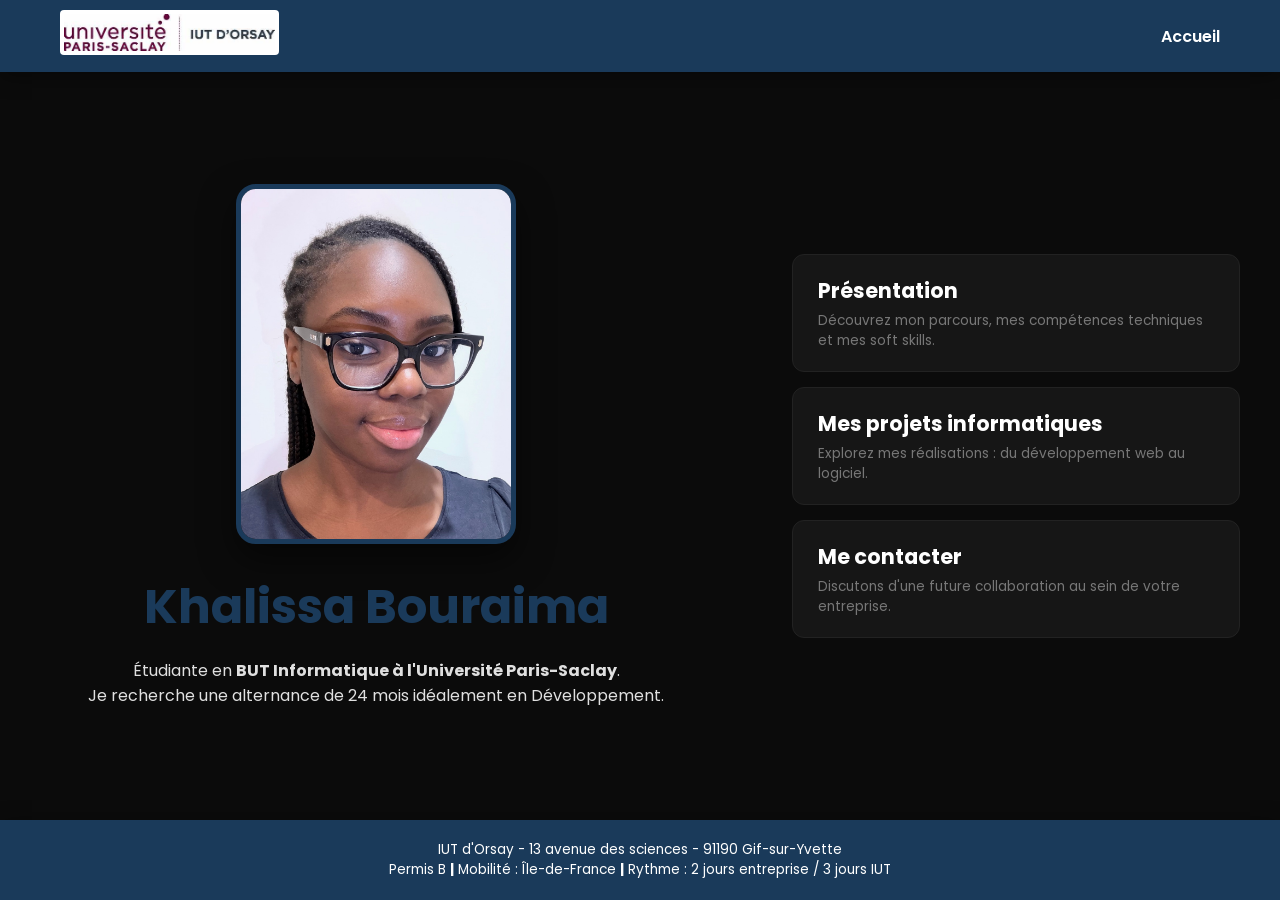
==== index.html @ 6c93f863 "Update index.html" ====
<!DOCTYPE html>
<html lang="fr">
<head>
    <meta charset="UTF-8">
    <meta name="viewport" content="width=device-width, initial-scale=1.0">
    <title>Portfolio | Khalissa Bouraima</title>
    <link rel="icon" type="image/jpg" href="IMG.jpg"> 
    <link href="https://fonts.googleapis.com/css2?family=Poppins:wght@300;400;600;700&display=swap" rel="stylesheet">
    <link rel="stylesheet" href="style.css">
</head>
<body>

    <header class="top-bar">
        <div class="left-header">
            <img src="logo-iut.jpg" alt="Logo de mon IUT" class="iut-logo">
        </div>
        <div class="right-header">
            <a href="index.html" class="home-btn">Accueil</a>
        </div>
    </header>

    <main class="hero-section">
        
        <div class="profile-container">
            <div class="image-wrapper">
                <img src="photo.jpeg" alt="Photo de Khalissa Bouraima" class="profile-pic">
            </div>
            <h1>Khalissa Bouraima</h1>
            <p>Étudiante en <strong>BUT Informatique à l'Université Paris-Saclay</strong>.<p/>
            <p> Je recherche une alternance de 24 mois idéalement en Développement.</p>
        </div>

        <nav class="nav-categories">
            <a href="presentation.html" class="category-card">
                <h3>Présentation</h3>
                <p>Découvrez mon parcours, mes compétences techniques et mes soft skills.</p>
            </a>
            <a href="projets.html" class="category-card">
                <h3>Mes projets informatiques</h3>
                <p>Explorez mes réalisations : du développement web au logiciel.</p>
            </a>
            <a href="contact.html" class="category-card">
                <h3>Me contacter</h3>
                <p>Discutons d'une future collaboration au sein de votre entreprise.</p>
            </a>
        </nav>

    </main>

    <footer class="bottom-bar">
        <div class="footer-info">
            <p>IUT d'Orsay - 13 avenue des sciences - 91190 Gif-sur-Yvette</p>
            <p>Permis B <strong>|</strong> Mobilité : Île-de-France <strong>|</strong> Rythme : 2 jours entreprise / 3 jours IUT</p>
        </div>
    </footer>

</body>
</html>
---- style.css ----
/* --- Variables et Base --- */
:root {
    --primary-color: #1a3a5a; /* Bleu marine des bandes */
    --bg-color: #0b0b0b;      
    --text-color: #e0e0e0;
    --card-bg: #161616;       
    --transition: all 0.3s ease;
}

* {
    margin: 0;
    padding: 0;
    box-sizing: border-box;
    font-family: 'Poppins', sans-serif;
}

body {
    background-color: var(--bg-color);
    color: var(--text-color);
    display: flex;
    flex-direction: column;
    min-height: 100vh;
    overflow-x: hidden;
}

/* --- Bandes (Haut et Bas identiques) --- */
.top-bar, .bottom-bar {
    background-color: var(--primary-color);
    color: white;
    box-shadow: 0 4px 20px rgba(0,0,0,0.4);
}

.top-bar {
    padding: 10px 60px;
    display: flex;
    justify-content: space-between;
    align-items: center;
    position: sticky;
    top: 0;
    z-index: 1000;
}

.bottom-bar {
    padding: 20px;
    text-align: center;
    font-size: 0.85rem;
    margin-top: auto; /* Pousse le footer en bas si le contenu est court */
}

.iut-logo {
    max-height: 45px;
    background-color: white;
    padding: 4px;
    border-radius: 4px;
}

.home-btn {
    color: white;
    text-decoration: none;
    font-weight: 600;
}

/* --- Section Héro --- */
.hero-section {
    flex: 1;
    display: flex;
    justify-content: center;
    align-items: center;
    padding: 40px;
    gap: 80px; /* Réduit un peu l'écart central */
    max-width: 1300px;
    margin: 0 auto;
}

/* Profil */
.profile-container {
    flex: 1.2;
    text-align: center;
}

.profile-pic {
    width: 280px; /* Légèrement réduit */
    height: 360px;
    border-radius: 20px;
    border: 5px solid var(--primary-color); 
    object-fit: cover;
    margin-bottom: 20px;
    box-shadow: 0 15px 35px rgba(0,0,0,0.5);
}

.profile-container h1 {
    font-size: 3rem;
    color: var(--primary-color); 
    margin-bottom: 15px;
    font-weight: 700;
}

.profile-desc {
    font-size: 1.1rem;
    color: #bbb;
    font-weight: 400;
    max-width: 500px;
    margin: 0 auto;
    line-height: 1.6;
}

/* --- Boutons à droite (Taille réduite) --- */
.nav-categories {
    flex: 0.8;
    display: flex;
    flex-direction: column;
    gap: 15px; /* Espace entre les boutons réduit */
}

.category-card {
    background-color: var(--card-bg);
    padding: 20px 25px; /* Padding réduit (était à 35px) */
    border-radius: 12px;
    text-decoration: none;
    border: 1px solid #222;
    transition: var(--transition);
}

.category-card h3 {
    font-size: 1.3rem; /* Taille du titre réduite (était à 1.6rem) */
    margin-bottom: 5px;
    color: white; 
    transition: var(--transition);
}

.category-card:hover h3 {
    color: var(--primary-color);
}

.category-card p {
    color: #777;
    font-size: 0.85rem; /* Texte plus petit */
}

.category-card:hover {
    transform: translateX(10px);
    border-color: var(--primary-color);
    background-color: #1c1c1c;
}

/* --- Mobile --- */
@media (max-width: 900px) {
    .hero-section {
        flex-direction: column;
        padding: 40px 20px;
        text-align: center;
    }
    .top-bar { padding: 10px 20px; }
    .profile-pic { width: 240px; height: 300px; }
}
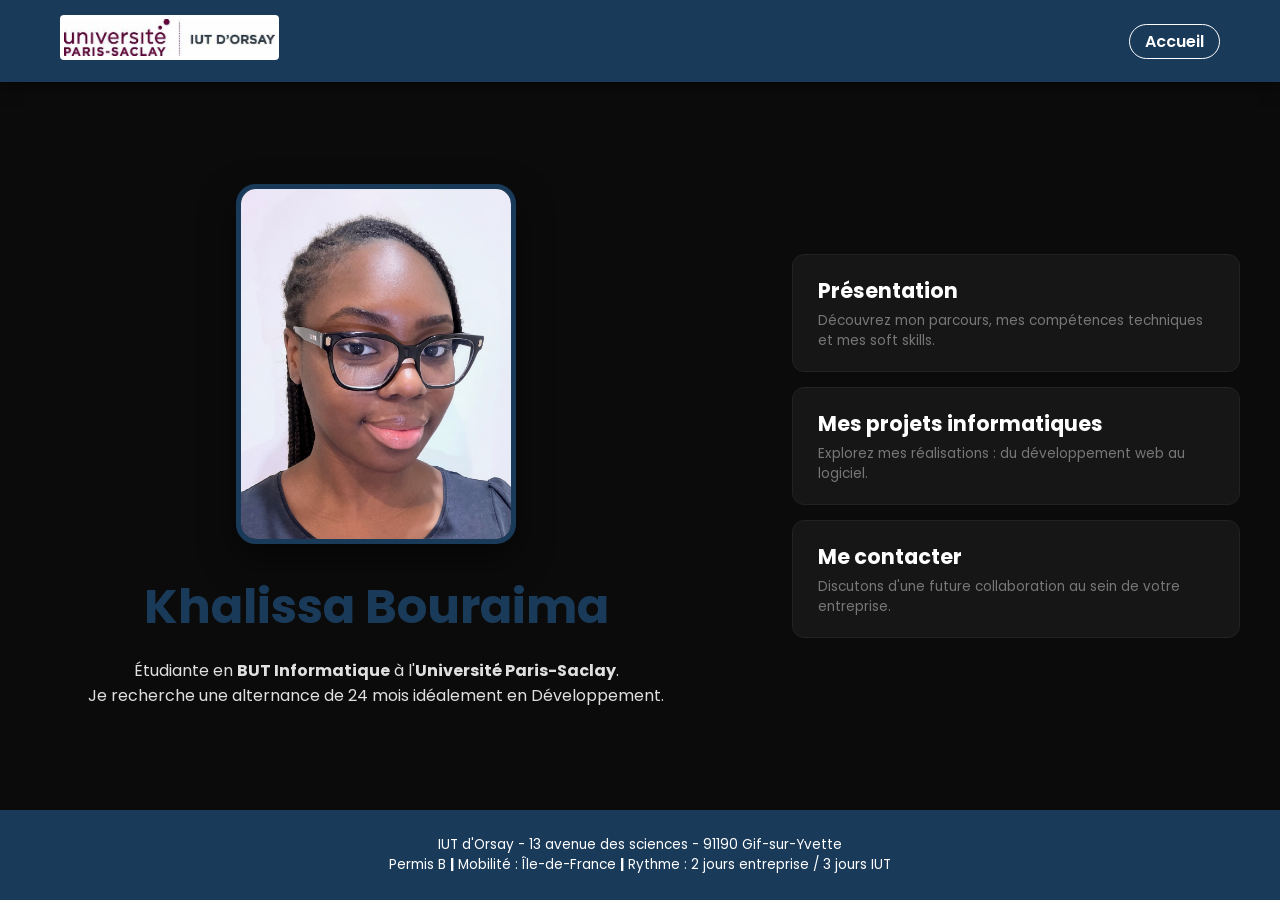
==== commit 14a4e6f2: "Update index.html" ====
--- a/index.html
+++ b/index.html
@@ -26,7 +26,7 @@
                 <img src="photo.jpeg" alt="Photo de Khalissa Bouraima" class="profile-pic">
             </div>
             <h1>Khalissa Bouraima</h1>
-            <p>Étudiante en <strong>BUT Informatique à l'Université Paris-Saclay</strong>.<p/>
+            <p>Étudiante en <strong>BUT Informatique</strong> à l'<strong>Université Paris-Saclay</strong>.</p>
             <p> Je recherche une alternance de 24 mois idéalement en Développement.</p>
         </div>
 
--- a/style.css
+++ b/style.css
@@ -24,41 +24,51 @@
 }
 
 /* --- Bandes (Haut et Bas identiques) --- */
-.top-bar, .bottom-bar {
-    background-color: var(--primary-color);
-    color: white;
-    box-shadow: 0 4px 20px rgba(0,0,0,0.4);
+/* --- BANDES (Top & Bottom) --- */
+.top-bar, .bottom-bar { 
+    background-color: var(--primary-color); 
+    color: white; 
 }
 
 .top-bar {
-    padding: 10px 60px;
+    padding: 15px 60px;
     display: flex;
     justify-content: space-between;
     align-items: center;
     position: sticky;
     top: 0;
     z-index: 1000;
+    box-shadow: 0 4px 15px rgba(0,0,0,0.5);
 }
 
-.bottom-bar {
-    padding: 20px;
-    text-align: center;
-    font-size: 0.85rem;
-    margin-top: auto; /* Pousse le footer en bas si le contenu est court */
+.bottom-bar { 
+    padding: 25px; 
+    text-align: center; 
+    font-size: 0.85rem; 
+    margin-top: auto; 
 }
 
-.iut-logo {
-    max-height: 45px;
-    background-color: white;
-    padding: 4px;
-    border-radius: 4px;
+.iut-logo { 
+    max-height: 45px; 
+    background-color: white; 
+    padding: 4px; 
+    border-radius: 4px; 
 }
 
-.home-btn {
-    color: white;
-    text-decoration: none;
-    font-weight: 600;
+.home-btn { 
+    color: white; 
+    text-decoration: none; 
+    font-weight: 600; 
+    border: 1px solid white;
+    padding: 5px 15px;
+    border-radius: 20px;
+    transition: var(--transition);
 }
+
+.home-btn:hover {
+    background: white;
+    color: var(--primary-color);
+} 
 
 /* --- Section Héro --- */
 .hero-section {
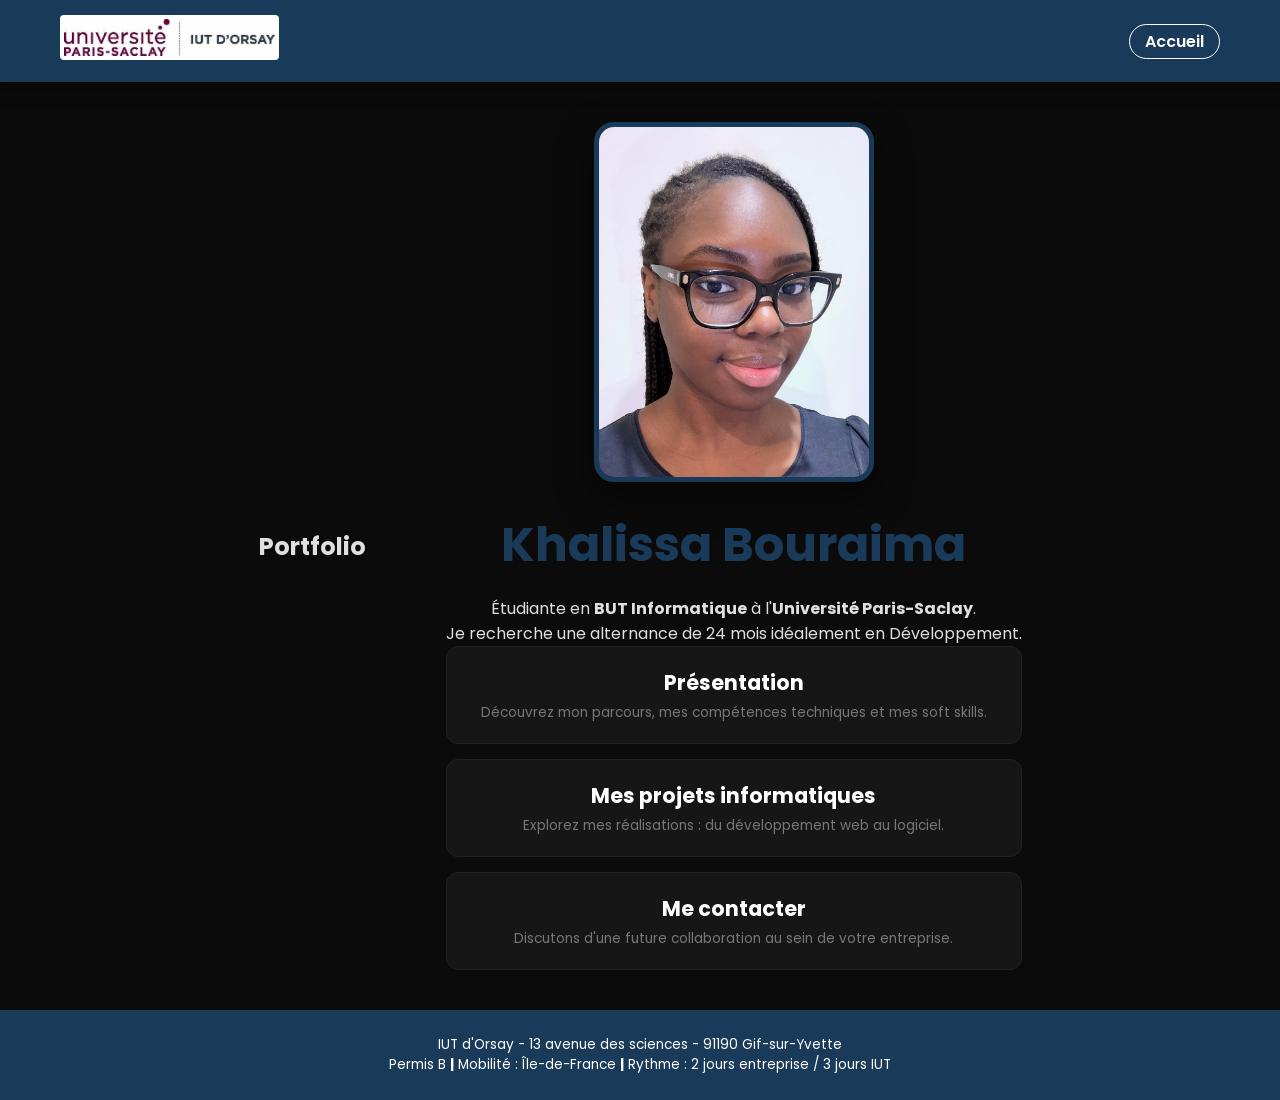
==== commit d55d5931: "Update index.html" ====
--- a/index.html
+++ b/index.html
@@ -20,6 +20,8 @@
     </header>
 
     <main class="hero-section">
+    <h2 class="main-title">Portfolio</h2> 
+    <div class="profile-container">
         
         <div class="profile-container">
             <div class="image-wrapper">
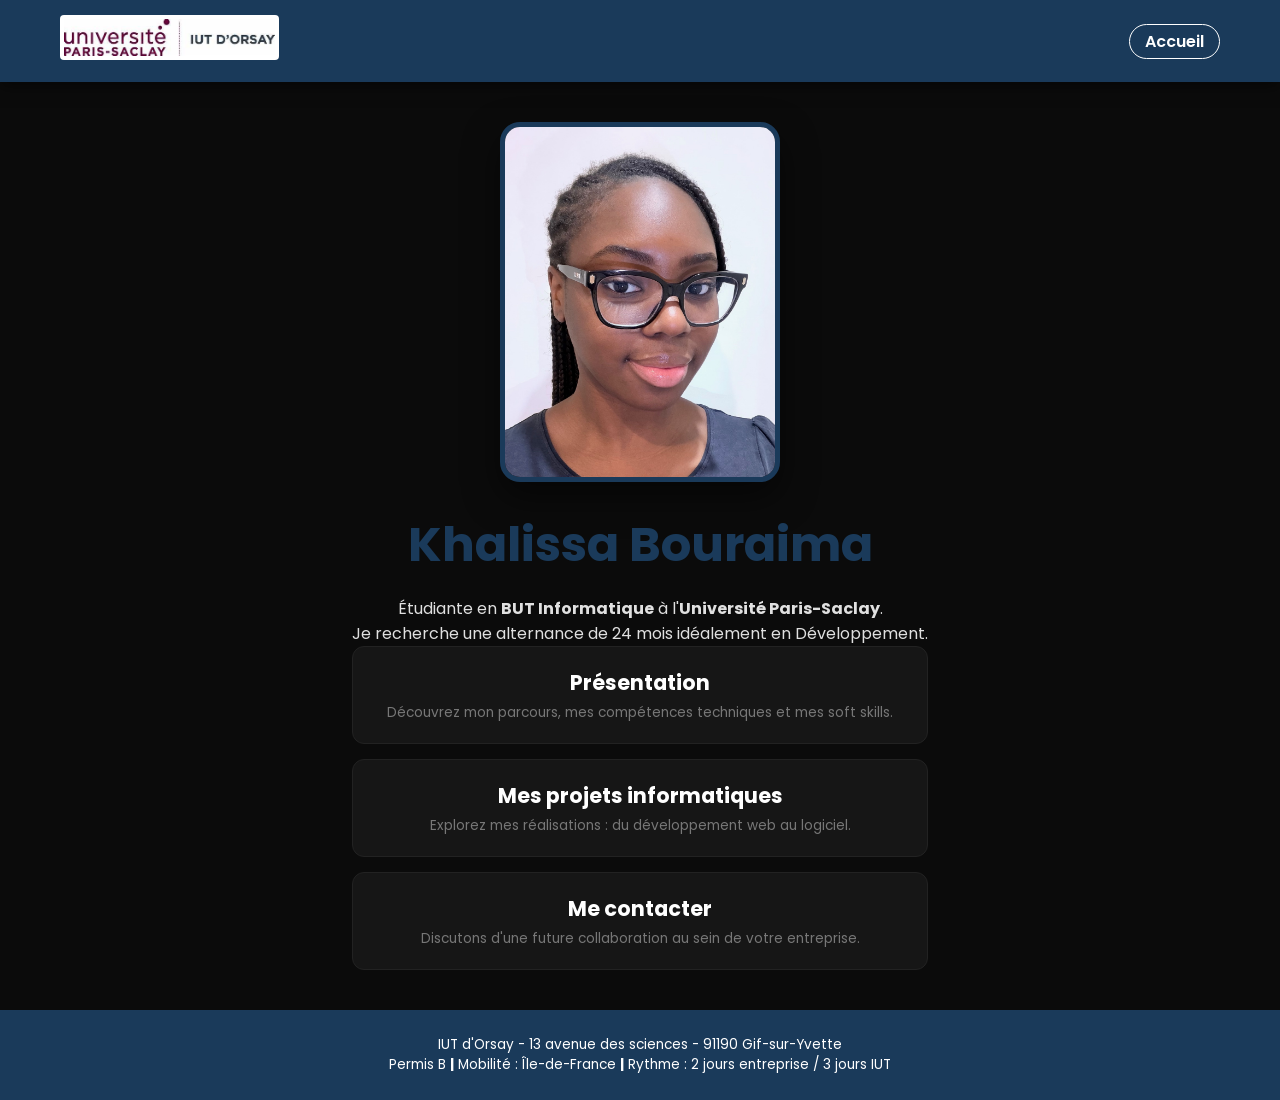
==== commit afb075dd: "Update index.html" ====
--- a/index.html
+++ b/index.html
@@ -20,7 +20,6 @@
     </header>
 
     <main class="hero-section">
-    <h2 class="main-title">Portfolio</h2> 
     <div class="profile-container">
         
         <div class="profile-container">
--- a/style.css
+++ b/style.css
@@ -71,6 +71,7 @@
 } 
 
 /* --- Section Héro --- */
+
 .hero-section {
     flex: 1;
     display: flex;
@@ -163,3 +164,4 @@
     .top-bar { padding: 10px 20px; }
     .profile-pic { width: 240px; height: 300px; }
 }
+
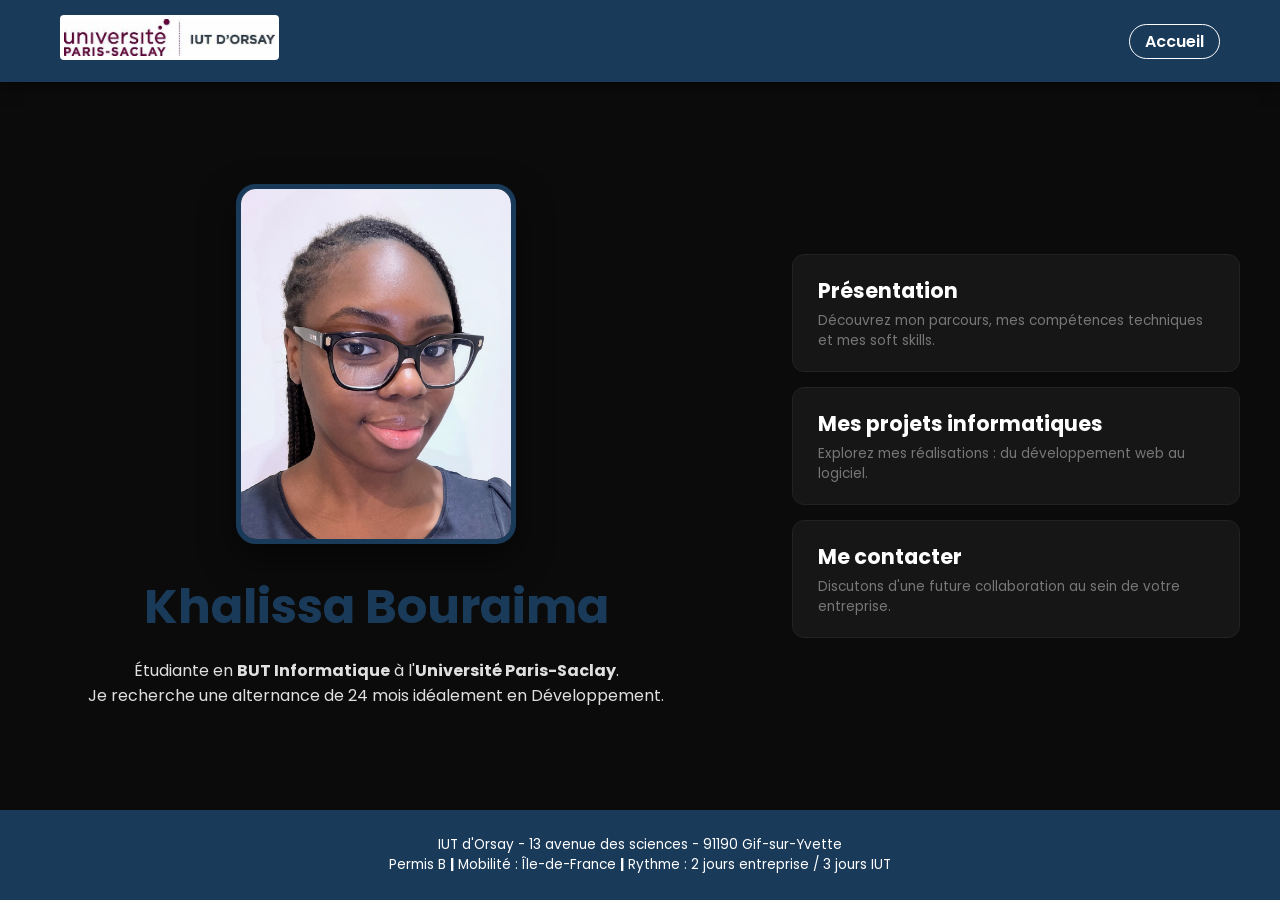
==== commit c9bbe34b: "Update index.html" ====
--- a/index.html
+++ b/index.html
@@ -1,59 +1,115 @@
 <!DOCTYPE html>
+
 <html lang="fr">
+
 <head>
+
     <meta charset="UTF-8">
+
     <meta name="viewport" content="width=device-width, initial-scale=1.0">
+
     <title>Portfolio | Khalissa Bouraima</title>
+
     <link rel="icon" type="image/jpg" href="IMG.jpg"> 
+
     <link href="https://fonts.googleapis.com/css2?family=Poppins:wght@300;400;600;700&display=swap" rel="stylesheet">
+
     <link rel="stylesheet" href="style.css">
+
 </head>
+
 <body>
 
+
+
     <header class="top-bar">
+
         <div class="left-header">
+
             <img src="logo-iut.jpg" alt="Logo de mon IUT" class="iut-logo">
+
         </div>
+
         <div class="right-header">
+
             <a href="index.html" class="home-btn">Accueil</a>
+
         </div>
+
     </header>
 
+
+
     <main class="hero-section">
-    <div class="profile-container">
+
         
+
         <div class="profile-container">
+
             <div class="image-wrapper">
+
                 <img src="photo.jpeg" alt="Photo de Khalissa Bouraima" class="profile-pic">
+
             </div>
+
             <h1>Khalissa Bouraima</h1>
+
             <p>Étudiante en <strong>BUT Informatique</strong> à l'<strong>Université Paris-Saclay</strong>.</p>
+
             <p> Je recherche une alternance de 24 mois idéalement en Développement.</p>
+
         </div>
 
+
+
         <nav class="nav-categories">
+
             <a href="presentation.html" class="category-card">
+
                 <h3>Présentation</h3>
+
                 <p>Découvrez mon parcours, mes compétences techniques et mes soft skills.</p>
+
             </a>
+
             <a href="projets.html" class="category-card">
+
                 <h3>Mes projets informatiques</h3>
+
                 <p>Explorez mes réalisations : du développement web au logiciel.</p>
+
             </a>
+
             <a href="contact.html" class="category-card">
+
                 <h3>Me contacter</h3>
+
                 <p>Discutons d'une future collaboration au sein de votre entreprise.</p>
+
             </a>
+
         </nav>
+
+
 
     </main>
 
+
+
     <footer class="bottom-bar">
+
         <div class="footer-info">
+
             <p>IUT d'Orsay - 13 avenue des sciences - 91190 Gif-sur-Yvette</p>
+
             <p>Permis B <strong>|</strong> Mobilité : Île-de-France <strong>|</strong> Rythme : 2 jours entreprise / 3 jours IUT</p>
+
         </div>
+
     </footer>
 
+
+
 </body>
-</html>
+
+</html> 
--- a/style.css
+++ b/style.css
@@ -1,167 +1,329 @@
 /* --- Variables et Base --- */
+
 :root {
+
     --primary-color: #1a3a5a; /* Bleu marine des bandes */
+
     --bg-color: #0b0b0b;      
+
     --text-color: #e0e0e0;
+
     --card-bg: #161616;       
+
     --transition: all 0.3s ease;
-}
+
+}
+
+
 
 * {
+
     margin: 0;
+
     padding: 0;
+
     box-sizing: border-box;
+
     font-family: 'Poppins', sans-serif;
-}
+
+}
+
+
 
 body {
+
     background-color: var(--bg-color);
+
     color: var(--text-color);
+
     display: flex;
+
     flex-direction: column;
+
     min-height: 100vh;
+
     overflow-x: hidden;
-}
+
+}
+
+
 
 /* --- Bandes (Haut et Bas identiques) --- */
+
 /* --- BANDES (Top & Bottom) --- */
+
 .top-bar, .bottom-bar { 
+
     background-color: var(--primary-color); 
+
     color: white; 
-}
+
+}
+
+
 
 .top-bar {
+
     padding: 15px 60px;
+
     display: flex;
+
     justify-content: space-between;
+
     align-items: center;
+
     position: sticky;
+
     top: 0;
+
     z-index: 1000;
+
     box-shadow: 0 4px 15px rgba(0,0,0,0.5);
-}
+
+}
+
+
 
 .bottom-bar { 
+
     padding: 25px; 
+
     text-align: center; 
+
     font-size: 0.85rem; 
+
     margin-top: auto; 
-}
+
+}
+
+
 
 .iut-logo { 
+
     max-height: 45px; 
+
     background-color: white; 
+
     padding: 4px; 
+
     border-radius: 4px; 
-}
+
+}
+
+
 
 .home-btn { 
+
     color: white; 
+
     text-decoration: none; 
+
     font-weight: 600; 
+
     border: 1px solid white;
+
     padding: 5px 15px;
+
     border-radius: 20px;
+
     transition: var(--transition);
-}
+
+}
+
+
 
 .home-btn:hover {
+
     background: white;
+
     color: var(--primary-color);
+
 } 
 
+
+
 /* --- Section Héro --- */
 
 .hero-section {
+
     flex: 1;
+
     display: flex;
+
     justify-content: center;
+
     align-items: center;
+
     padding: 40px;
+
     gap: 80px; /* Réduit un peu l'écart central */
+
     max-width: 1300px;
+
     margin: 0 auto;
-}
+
+}
+
+
 
 /* Profil */
+
 .profile-container {
+
     flex: 1.2;
+
     text-align: center;
-}
+
+}
+
+
 
 .profile-pic {
+
     width: 280px; /* Légèrement réduit */
+
     height: 360px;
+
     border-radius: 20px;
+
     border: 5px solid var(--primary-color); 
+
     object-fit: cover;
+
     margin-bottom: 20px;
+
     box-shadow: 0 15px 35px rgba(0,0,0,0.5);
-}
+
+}
+
+
 
 .profile-container h1 {
+
     font-size: 3rem;
+
     color: var(--primary-color); 
+
     margin-bottom: 15px;
+
     font-weight: 700;
-}
+
+}
+
+
 
 .profile-desc {
+
     font-size: 1.1rem;
+
     color: #bbb;
+
     font-weight: 400;
+
     max-width: 500px;
+
     margin: 0 auto;
+
     line-height: 1.6;
-}
+
+}
+
+
 
 /* --- Boutons à droite (Taille réduite) --- */
+
 .nav-categories {
+
     flex: 0.8;
+
     display: flex;
+
     flex-direction: column;
+
     gap: 15px; /* Espace entre les boutons réduit */
-}
+
+}
+
+
 
 .category-card {
+
     background-color: var(--card-bg);
+
     padding: 20px 25px; /* Padding réduit (était à 35px) */
+
     border-radius: 12px;
+
     text-decoration: none;
+
     border: 1px solid #222;
+
     transition: var(--transition);
-}
+
+}
+
+
 
 .category-card h3 {
+
     font-size: 1.3rem; /* Taille du titre réduite (était à 1.6rem) */
+
     margin-bottom: 5px;
+
     color: white; 
+
     transition: var(--transition);
-}
+
+}
+
+
 
 .category-card:hover h3 {
+
     color: var(--primary-color);
-}
+
+}
+
+
 
 .category-card p {
+
     color: #777;
+
     font-size: 0.85rem; /* Texte plus petit */
-}
+
+}
+
+
 
 .category-card:hover {
+
     transform: translateX(10px);
+
     border-color: var(--primary-color);
+
     background-color: #1c1c1c;
-}
+
+}
+
+
 
 /* --- Mobile --- */
+
 @media (max-width: 900px) {
+
     .hero-section {
+
         flex-direction: column;
+
         padding: 40px 20px;
+
         text-align: center;
+
     }
+
     .top-bar { padding: 10px 20px; }
+
     .profile-pic { width: 240px; height: 300px; }
-}
-
+
+} 
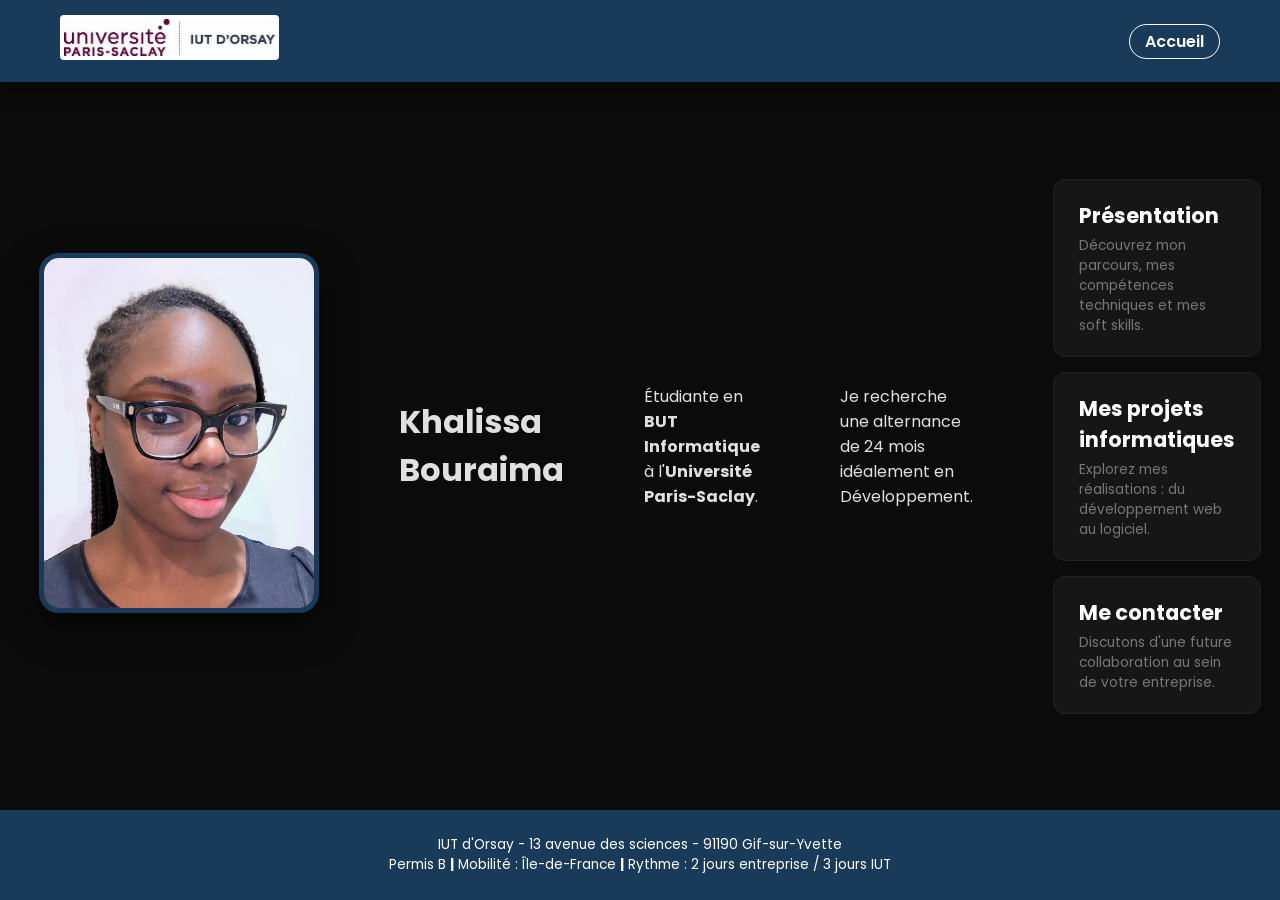
==== commit b8a76b55: "Update index.html" ====
--- a/index.html
+++ b/index.html
@@ -41,10 +41,6 @@
 
 
     <main class="hero-section">
-
-        
-
-        <div class="profile-container">
 
             <div class="image-wrapper">
 
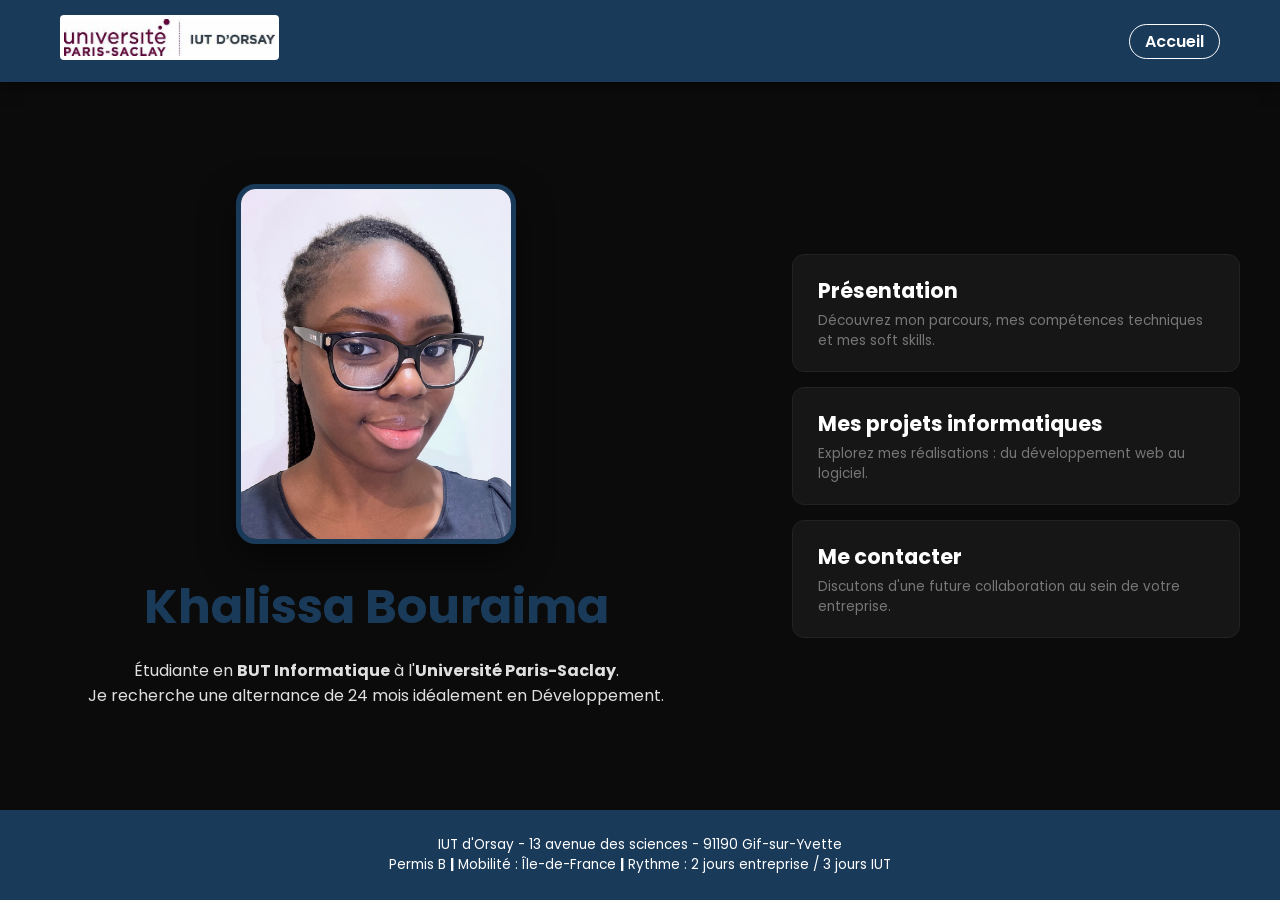
==== commit 64d4c6fc: "Update index.html" ====
--- a/index.html
+++ b/index.html
@@ -1,111 +1,55 @@
 <!DOCTYPE html>
+<html lang="fr">
+<head>
+    <meta charset="UTF-8">
+    <meta name="viewport" content="width=device-width, initial-scale=1.0">
+    <title>Portfolio | Khalissa Bouraima</title>
+    <link rel="icon" type="image/jpg" href="IMG.jpg"> 
+    <link href="https://fonts.googleapis.com/css2?family=Poppins:wght@300;400;600;700&display=swap" rel="stylesheet">
+    <link rel="stylesheet" href="style.css">
+</head>
+    
+<body>
+    <header class="top-bar">
+        <div class="left-header">
+            <img src="logo-iut.jpg" alt="Logo de mon IUT" class="iut-logo">
+        </div>
+        <div class="right-header">
+            <a href="index.html" class="home-btn">Accueil</a>
+        </div>
+    </header>
 
-<html lang="fr">
-
-<head>
-
-    <meta charset="UTF-8">
-
-    <meta name="viewport" content="width=device-width, initial-scale=1.0">
-
-    <title>Portfolio | Khalissa Bouraima</title>
-
-    <link rel="icon" type="image/jpg" href="IMG.jpg"> 
-
-    <link href="https://fonts.googleapis.com/css2?family=Poppins:wght@300;400;600;700&display=swap" rel="stylesheet">
-
-    <link rel="stylesheet" href="style.css">
-
-</head>
-
-<body>
-
-
-
-    <header class="top-bar">
-
-        <div class="left-header">
-
-            <img src="logo-iut.jpg" alt="Logo de mon IUT" class="iut-logo">
-
+    <main class="hero-section">
+    <div class="profile-container">
+            <div class="image-wrapper">
+                <img src="photo.jpeg" alt="Photo de Khalissa Bouraima" class="profile-pic">
+            </div>
+            <h1>Khalissa Bouraima</h1>
+            <p>Étudiante en <strong>BUT Informatique</strong> à l'<strong>Université Paris-Saclay</strong>.</p>
+            <p> Je recherche une alternance de 24 mois idéalement en Développement.</p>
         </div>
 
-        <div class="right-header">
-
-            <a href="index.html" class="home-btn">Accueil</a>
-
+        <nav class="nav-categories">
+            <a href="presentation.html" class="category-card">
+                <h3>Présentation</h3>
+                <p>Découvrez mon parcours, mes compétences techniques et mes soft skills.</p>
+            </a>
+            <a href="projets.html" class="category-card">
+                <h3>Mes projets informatiques</h3>
+                <p>Explorez mes réalisations : du développement web au logiciel.</p>
+            </a>
+            <a href="contact.html" class="category-card">
+                <h3>Me contacter</h3>
+                <p>Discutons d'une future collaboration au sein de votre entreprise.</p>
+            </a>
+        </nav>
+    </main>
+    
+    <footer class="bottom-bar">
+        <div class="footer-info">
+            <p>IUT d'Orsay - 13 avenue des sciences - 91190 Gif-sur-Yvette</p>
+            <p>Permis B <strong>|</strong> Mobilité : Île-de-France <strong>|</strong> Rythme : 2 jours entreprise / 3 jours IUT</p>
         </div>
-
-    </header>
-
-
-
-    <main class="hero-section">
-
-            <div class="image-wrapper">
-
-                <img src="photo.jpeg" alt="Photo de Khalissa Bouraima" class="profile-pic">
-
-            </div>
-
-            <h1>Khalissa Bouraima</h1>
-
-            <p>Étudiante en <strong>BUT Informatique</strong> à l'<strong>Université Paris-Saclay</strong>.</p>
-
-            <p> Je recherche une alternance de 24 mois idéalement en Développement.</p>
-
-        </div>
-
-
-
-        <nav class="nav-categories">
-
-            <a href="presentation.html" class="category-card">
-
-                <h3>Présentation</h3>
-
-                <p>Découvrez mon parcours, mes compétences techniques et mes soft skills.</p>
-
-            </a>
-
-            <a href="projets.html" class="category-card">
-
-                <h3>Mes projets informatiques</h3>
-
-                <p>Explorez mes réalisations : du développement web au logiciel.</p>
-
-            </a>
-
-            <a href="contact.html" class="category-card">
-
-                <h3>Me contacter</h3>
-
-                <p>Discutons d'une future collaboration au sein de votre entreprise.</p>
-
-            </a>
-
-        </nav>
-
-
-
-    </main>
-
-
-
-    <footer class="bottom-bar">
-
-        <div class="footer-info">
-
-            <p>IUT d'Orsay - 13 avenue des sciences - 91190 Gif-sur-Yvette</p>
-
-            <p>Permis B <strong>|</strong> Mobilité : Île-de-France <strong>|</strong> Rythme : 2 jours entreprise / 3 jours IUT</p>
-
-        </div>
-
     </footer>
-
-
-
 </body>
-
 </html> 
